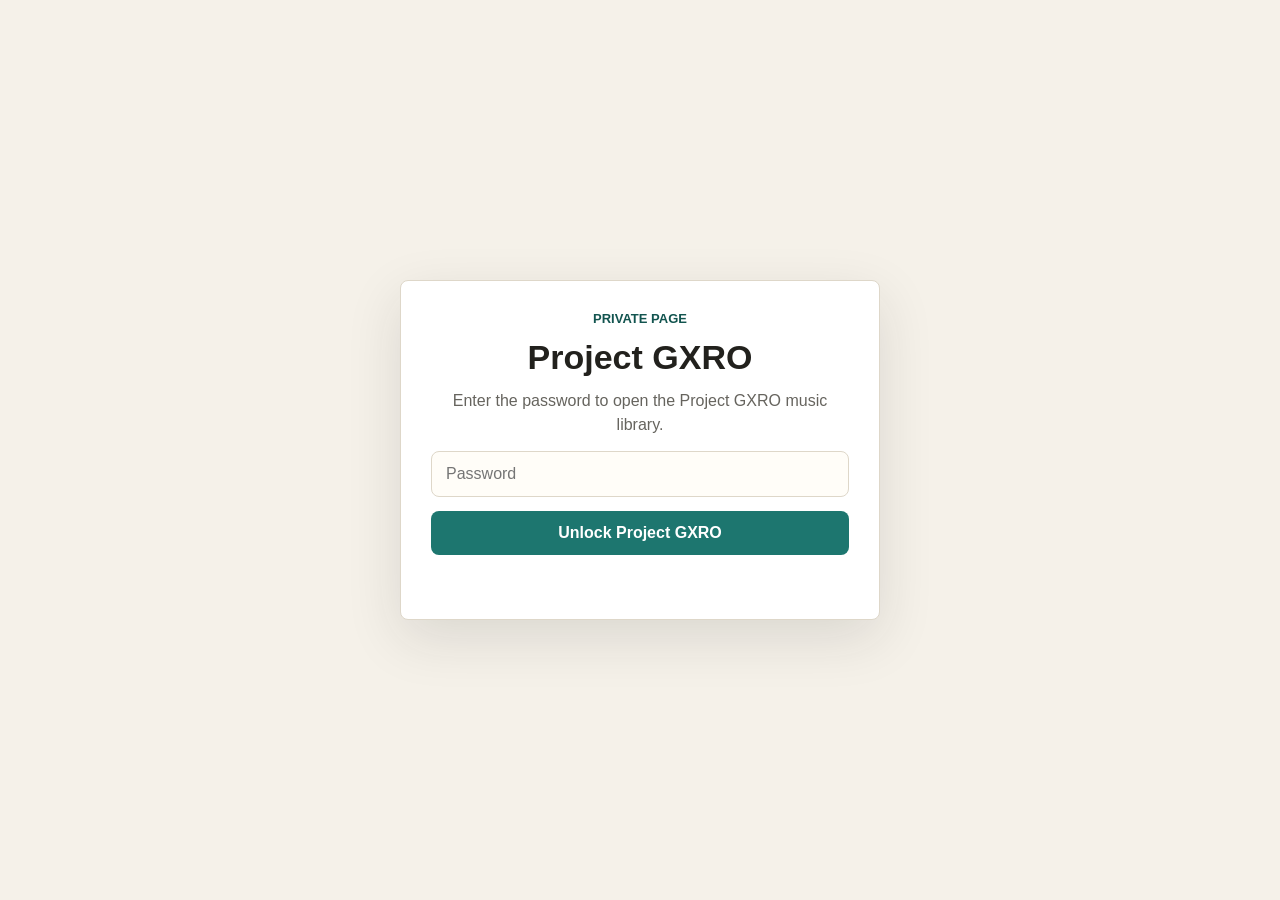
==== ProjectGXRO/index.html @ 61906a02 "Initial Arrosekai website" ====
<!DOCTYPE html>
<html lang="en">
<head>
  <meta charset="UTF-8">
  <meta name="viewport" content="width=device-width, initial-scale=1.0">
  <title>Project GXRO</title>
  <link rel="icon" type="image/png" href="../assets/favicon.png">
  <link rel="apple-touch-icon" href="../assets/favicon.png">
  <link rel="stylesheet" href="styles.css">
</head>
<body>
  <section class="password-screen" id="passwordScreen">
    <form class="password-card" id="passwordForm">
      <p class="eyebrow">Private Page</p>
      <h1>Project GXRO</h1>
      <p>Enter the password to open the Project GXRO music library.</p>
      <input class="password-input" id="passwordInput" type="password" placeholder="Password" autocomplete="current-password">
      <button class="button" type="submit">Unlock Project GXRO</button>
      <p class="password-error" id="passwordError" aria-live="polite"></p>
    </form>
  </section>

  <div class="app-shell locked" id="appShell">
    <header class="topbar">
      <div class="brand">
        <h1>Project GXRO</h1>
        <p class="subtitle">A secret website of my bs covers and parodies where I can get cancelled IRL.</p>
      </div>

      <nav class="tabs" aria-label="Project GXRO pages">
        <button class="tab-button active" type="button" data-tab="gxro-home">Project GXRO</button>
        <button class="tab-button" type="button" data-tab="add">Add MP3</button>
        <button class="tab-button" type="button" data-tab="library">Library</button>
      </nav>
    </header>

    <main class="main">
      <section class="tab-panel active" id="gxroHomePanel" data-panel="gxro-home">
        <div class="home-layout">
          <img class="home-cover" src="assets/buccees_gxro.JPG" onerror="this.src='assets/phonto.heic.png'" alt="Project GXRO cover image">
          <div class="home-copy">
            <p class="eyebrow">Project GXRO</p>
            <h2>ProjectGXRO</h2>
            <p>
              Welcome to my secret website of Project GXRO. This is the website where you can view all of my BS covers and parodies of different songs.
              Yes, I may have graduated with a B.S., I may seem smart on the outside, but look at this bs... No not my bachelors, but my actual bs that I made... Yeah im cooked...
            </p>
            <p>
              Listen to the new Project GXRO Songs today! From hot artists such as GXRO himself, AT&amp;T, Trippie O' myANKLS, NIG Chigga, OPH125, Bo'oh'o'wa'er, CWS, and many more to come.
            </p>
            <p>
              "Hey chat. Do you think were cooking? Or are we cooked? Yeahhh... I dont know" ~Lyrics from Arro Cooking Show - GXRO
            </p>
          </div>
        </div>
      </section>

      <section class="tab-panel" id="addPanel" data-panel="add">
        <div class="add-grid">
          <aside class="upload-panel">
            <label class="drop-zone" id="dropZone" for="fileInput">
              <span class="upload-icon">+</span>
              <span class="drop-title">Drop MP3 files here</span>
              <p class="drop-copy">You can also choose files from your computer. Everything stays on this device.</p>
              <span class="button">Choose MP3 Files</span>
            </label>
            <input id="fileInput" type="file" accept=".mp3,audio/mpeg" multiple>

            <div class="stats" aria-live="polite">
              <div class="stat">
                <span class="stat-value" id="trackCount">0</span>
                <span class="stat-label">Tracks</span>
              </div>
              <div class="stat">
                <span class="stat-value" id="totalSize">0 MB</span>
                <span class="stat-label">Total size</span>
              </div>
            </div>

            <p class="save-status" id="saveStatus">Saved songs will load again in this browser.</p>
          </aside>

          <section class="details-panel" id="detailsPanel" aria-label="Song details">
            <div class="details-empty">
              <strong>Select or add a song to edit details</strong>
              Rename it, add artist and album info, write a synopsis, add lyrics, and attach cover art.
            </div>
          </section>
        </div>
      </section>

      <section class="tab-panel" id="libraryPanel" data-panel="library">
        <div class="library-header">
          <input class="search" id="searchInput" type="search" placeholder="Search by song name, artist, or album">
          <button class="button clear" id="clearButton" type="button">Clear Library</button>
        </div>

        <section class="player" aria-label="Audio player">
          <div class="now-playing" id="nowPlaying">No track selected</div>
          <audio id="audioPlayer" controls></audio>
        </section>

        <section class="library" id="library" aria-live="polite">
          <div class="empty">
            <div>
              <strong>Your MP3 names will show here in order</strong>
              Add files from the Add MP3 tab.
            </div>
          </div>
        </section>
      </section>
    </main>
  </div>

  <script src="script.js"></script>
</body>
</html>
---- ProjectGXRO/styles.css ----
:root {
  color-scheme: light;
  --bg: #f5f1e9;
  --panel: #fffdf8;
  --panel-strong: #ffffff;
  --text: #22211d;
  --muted: #66645e;
  --line: #ded7c9;
  --accent: #1d766f;
  --accent-dark: #12544f;
  --accent-soft: #dcefeb;
  --ink: #262f36;
  --shadow: 0 18px 55px rgba(34, 33, 29, 0.12);
}

* {
  box-sizing: border-box;
}

body {
  margin: 0;
  min-height: 100vh;
  font-family: Arial, Helvetica, sans-serif;
  background: var(--bg);
  color: var(--text);
}

.app-shell {
  min-height: 100vh;
  display: grid;
  grid-template-rows: auto 1fr;
}

.app-shell.locked {
  display: none;
}

.password-screen {
  min-height: 100vh;
  display: grid;
  place-items: center;
  padding: 28px;
}

.password-screen.unlocked {
  display: none;
}

.password-card {
  width: min(100%, 480px);
  background: var(--panel-strong);
  border: 1px solid var(--line);
  border-radius: 8px;
  box-shadow: var(--shadow);
  padding: 30px;
  display: grid;
  gap: 14px;
  text-align: center;
}

.password-card p:not(.eyebrow) {
  color: var(--muted);
  line-height: 1.5;
}

.password-input {
  width: 100%;
  min-height: 46px;
  border: 1px solid var(--line);
  border-radius: 8px;
  background: var(--panel);
  color: var(--text);
  font: inherit;
  padding: 0 14px;
  outline: none;
}

.password-input:focus {
  border-color: var(--accent);
  box-shadow: 0 0 0 3px rgba(29, 118, 111, 0.16);
}

.password-error {
  min-height: 20px;
  color: #9a2d20;
  font-size: 13px;
  font-weight: 800;
}

.topbar {
  background: #ece4d4;
  border-bottom: 1px solid var(--line);
  padding: 22px 28px 16px;
  display: grid;
  grid-template-columns: minmax(0, 1fr) auto;
  gap: 20px;
  align-items: end;
}

.brand {
  display: grid;
  gap: 8px;
}

h1,
h2,
p {
  margin: 0;
}

h1 {
  font-size: 34px;
  line-height: 1.05;
  letter-spacing: 0;
}

.subtitle {
  color: var(--muted);
  line-height: 1.45;
  font-size: 15px;
}

.tabs {
  display: flex;
  gap: 8px;
  align-items: center;
  flex-wrap: wrap;
}

.tab-button,
.button {
  appearance: none;
  border: 0;
  border-radius: 8px;
  cursor: pointer;
  font: inherit;
  font-weight: 800;
  min-height: 44px;
  padding: 12px 16px;
  transition: background 140ms ease, color 140ms ease, transform 140ms ease;
}

.tab-button {
  background: var(--panel);
  color: var(--text);
  border: 1px solid var(--line);
}

.tab-button:hover,
.tab-button.active {
  background: var(--accent);
  border-color: var(--accent);
  color: white;
}

.button {
  background: var(--accent);
  color: white;
}

.button:hover {
  background: var(--accent-dark);
}

.button:active,
.tab-button:active {
  transform: translateY(1px);
}

.main {
  padding: 28px;
}

.tab-panel {
  display: none;
}

.tab-panel.active {
  display: block;
}

.welcome-layout {
  min-height: calc(100vh - 150px);
  display: grid;
  place-items: center;
  text-align: center;
}

.welcome-copy {
  max-width: 720px;
  display: grid;
  gap: 18px;
}

.welcome-copy h2 {
  font-size: 56px;
  line-height: 1;
  letter-spacing: 0;
}

.welcome-copy p:not(.eyebrow) {
  color: var(--muted);
  line-height: 1.65;
  font-size: 18px;
}

.welcome-copy .button {
  justify-self: center;
}

.home-layout {
  min-height: calc(100vh - 150px);
  display: grid;
  grid-template-columns: minmax(280px, 0.9fr) minmax(300px, 1.1fr);
  gap: 30px;
  align-items: center;
}

.home-cover {
  width: 100%;
  max-height: 640px;
  object-fit: cover;
  border-radius: 8px;
  box-shadow: var(--shadow);
  background: #ded7c9;
}

.home-copy {
  display: grid;
  gap: 16px;
  max-width: 680px;
}

.eyebrow {
  color: var(--accent-dark);
  font-size: 13px;
  font-weight: 900;
  text-transform: uppercase;
}

.home-copy h2 {
  font-size: 52px;
  line-height: 1;
  letter-spacing: 0;
}

.home-copy p:not(.eyebrow) {
  color: var(--muted);
  line-height: 1.65;
  font-size: 17px;
}

.add-grid {
  display: grid;
  grid-template-columns: 340px minmax(0, 1fr);
  gap: 20px;
  align-items: start;
}

.upload-panel,
.details-panel,
.player,
.library {
  background: var(--panel-strong);
  border: 1px solid var(--line);
  border-radius: 8px;
  box-shadow: var(--shadow);
}

.upload-panel,
.details-panel,
.player {
  padding: 18px;
}

.upload-panel {
  display: grid;
  gap: 16px;
}

.drop-zone {
  min-height: 230px;
  border: 2px dashed #9fb6aa;
  border-radius: 8px;
  background: var(--panel);
  display: flex;
  flex-direction: column;
  align-items: center;
  justify-content: center;
  text-align: center;
  gap: 14px;
  padding: 24px;
  transition: border-color 160ms ease, background 160ms ease, transform 160ms ease;
}

.drop-zone.dragging {
  border-color: var(--accent);
  background: var(--accent-soft);
  transform: translateY(-2px);
}

.upload-icon {
  width: 54px;
  height: 54px;
  display: grid;
  place-items: center;
  border-radius: 50%;
  background: var(--accent-soft);
  color: var(--accent-dark);
  font-size: 28px;
  font-weight: 700;
}

.drop-title {
  font-weight: 800;
  font-size: 18px;
}

.drop-copy {
  color: var(--muted);
  font-size: 14px;
  line-height: 1.45;
}

input[type="file"] {
  position: absolute;
  width: 1px;
  height: 1px;
  opacity: 0;
  pointer-events: none;
}

input[type="file"].cover-input {
  position: static;
  width: 100%;
  height: auto;
  opacity: 1;
  pointer-events: auto;
}

.stats {
  display: grid;
  grid-template-columns: 1fr 1fr;
  gap: 10px;
}

.stat {
  background: var(--panel);
  border: 1px solid var(--line);
  border-radius: 8px;
  padding: 14px;
}

.stat-value {
  display: block;
  font-size: 26px;
  font-weight: 900;
  line-height: 1;
}

.stat-label {
  display: block;
  margin-top: 6px;
  color: var(--muted);
  font-size: 13px;
}

.save-status {
  border: 1px solid var(--line);
  border-radius: 8px;
  background: var(--accent-soft);
  color: var(--accent-dark);
  font-size: 13px;
  font-weight: 800;
  line-height: 1.4;
  padding: 11px 12px;
}

.library-header {
  display: grid;
  grid-template-columns: minmax(0, 1fr) auto;
  gap: 12px;
  align-items: center;
  margin-bottom: 18px;
}

.search {
  min-height: 46px;
  width: 100%;
  border: 1px solid var(--line);
  border-radius: 8px;
  background: var(--panel-strong);
  color: var(--text);
  font: inherit;
  padding: 0 14px;
  outline: none;
}

.search:focus,
.text-field:focus,
.text-area:focus {
  border-color: var(--accent);
  box-shadow: 0 0 0 3px rgba(29, 118, 111, 0.16);
}

.clear {
  background: var(--ink);
}

.clear:hover {
  background: #11171b;
}

.player {
  margin-bottom: 18px;
  display: grid;
  gap: 12px;
}

.now-playing {
  min-height: 24px;
  font-weight: 800;
  overflow-wrap: anywhere;
}

audio {
  width: 100%;
}

.details-empty {
  min-height: 240px;
  display: grid;
  place-items: center;
  text-align: center;
  color: var(--muted);
  line-height: 1.45;
  padding: 24px;
}

.details-empty strong,
.empty strong {
  display: block;
  color: var(--text);
  margin-bottom: 8px;
  font-size: 18px;
}

.details-grid {
  display: grid;
  grid-template-columns: 220px minmax(0, 1fr);
  gap: 18px;
}

.cover-box {
  display: grid;
  gap: 12px;
  align-content: start;
}

.cover-preview {
  width: 100%;
  aspect-ratio: 1;
  border: 1px solid var(--line);
  border-radius: 8px;
  background: #ece4d4;
  display: grid;
  place-items: center;
  color: var(--muted);
  text-align: center;
  overflow: hidden;
}

.cover-preview img {
  width: 100%;
  height: 100%;
  object-fit: cover;
}

.details-form {
  display: grid;
  gap: 12px;
}

.form-row {
  display: grid;
  gap: 6px;
}

.form-row label,
.form-row span {
  font-size: 13px;
  font-weight: 800;
  color: var(--muted);
}

.text-field,
.text-area {
  width: 100%;
  border: 1px solid var(--line);
  border-radius: 8px;
  background: var(--panel);
  color: var(--text);
  font: inherit;
  padding: 11px 12px;
  outline: none;
}

.text-area {
  min-height: 86px;
  resize: vertical;
}

.lyrics-area {
  min-height: 150px;
}

.details-title {
  margin: 0;
  font-size: 22px;
  line-height: 1.2;
  overflow-wrap: anywhere;
}

.library {
  display: grid;
  gap: 10px;
  padding: 10px;
}

.song {
  min-height: 72px;
  background: var(--panel);
  border: 1px solid var(--line);
  border-radius: 8px;
  padding: 12px;
  display: grid;
  grid-template-columns: 44px minmax(0, 1fr) auto;
  gap: 12px;
  align-items: center;
  cursor: pointer;
}

.song:hover,
.song.active {
  border-color: var(--accent);
  background: #f7fffd;
}

.play-button {
  appearance: none;
  border: 0;
  width: 44px;
  height: 44px;
  border-radius: 50%;
  display: grid;
  place-items: center;
  background: var(--accent-soft);
  color: var(--accent-dark);
  font-weight: 900;
  flex: 0 0 auto;
  cursor: pointer;
  font: inherit;
  transition: background 140ms ease, color 140ms ease, transform 140ms ease;
}

.play-button:hover {
  background: var(--accent);
  color: white;
}

.play-button:active {
  transform: scale(0.96);
}

.song-name {
  font-weight: 900;
  overflow-wrap: anywhere;
}

.song-meta {
  margin-top: 4px;
  color: var(--muted);
  font-size: 13px;
}

.song-index {
  color: var(--muted);
  font-size: 13px;
  font-weight: 800;
  white-space: nowrap;
}

.empty {
  min-height: 240px;
  display: grid;
  place-items: center;
  text-align: center;
  padding: 32px;
  color: var(--muted);
}

@media (max-width: 900px) {
  .topbar,
  .home-layout,
  .add-grid {
    grid-template-columns: 1fr;
  }

  .tabs {
    width: 100%;
  }

  .tab-button {
    flex: 1 1 140px;
  }

  .home-layout {
    min-height: auto;
    align-items: start;
  }

  .home-cover {
    max-height: 520px;
  }

  .details-grid {
    grid-template-columns: 1fr;
  }

  .cover-preview {
    max-width: 280px;
  }
}

@media (max-width: 560px) {
  .topbar,
  .main {
    padding: 18px;
  }

  h1 {
    font-size: 30px;
  }

  .home-copy h2 {
    font-size: 38px;
  }

  .welcome-copy h2 {
    font-size: 40px;
  }

  .library-header,
  .stats {
    grid-template-columns: 1fr;
  }

  .song {
    grid-template-columns: 40px minmax(0, 1fr);
  }

  .song-index {
    grid-column: 2;
  }
}
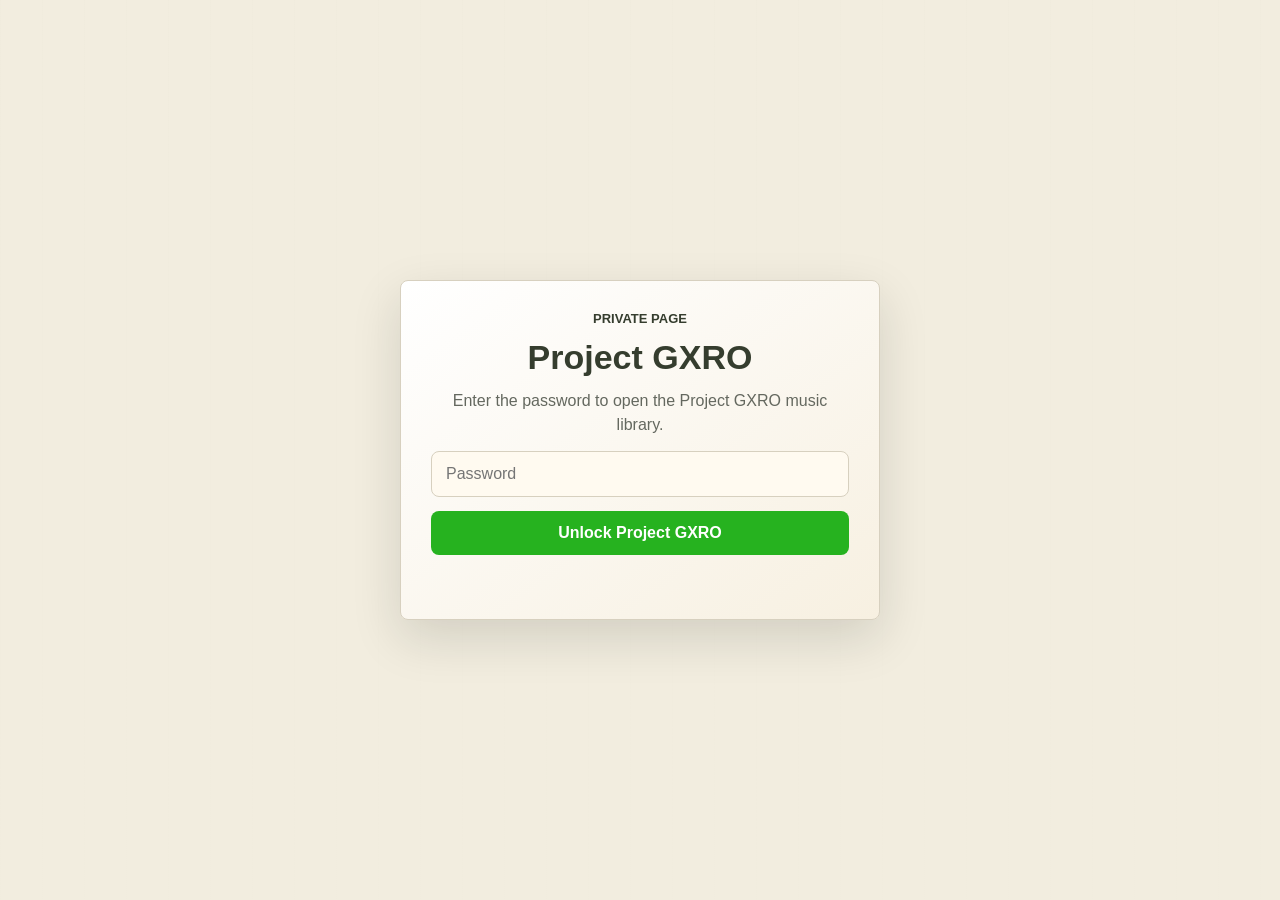
==== commit 99440f0b: "Add favicon to Project GXRO" ====
--- a/ProjectGXRO/index.html
+++ b/ProjectGXRO/index.html
@@ -4,8 +4,7 @@
   <meta charset="UTF-8">
   <meta name="viewport" content="width=device-width, initial-scale=1.0">
   <title>Project GXRO</title>
-  <link rel="icon" type="image/png" href="../assets/favicon.png">
-  <link rel="apple-touch-icon" href="../assets/favicon.png">
+  <link rel="icon" type="image/svg+xml" href="../assets/favicon.svg?v=3">
   <link rel="stylesheet" href="styles.css">
 </head>
 <body>
@@ -37,7 +36,7 @@
     <main class="main">
       <section class="tab-panel active" id="gxroHomePanel" data-panel="gxro-home">
         <div class="home-layout">
-          <img class="home-cover" src="assets/buccees_gxro.JPG" onerror="this.src='assets/phonto.heic.png'" alt="Project GXRO cover image">
+          <img class="home-cover" src="assets/buccees_gxro.jpeg" onerror="this.src='assets/phonto.heic.png'" alt="Project GXRO cover image">
           <div class="home-copy">
             <p class="eyebrow">Project GXRO</p>
             <h2>ProjectGXRO</h2>
--- a/ProjectGXRO/styles.css
+++ b/ProjectGXRO/styles.css
@@ -1,16 +1,19 @@
 :root {
   color-scheme: light;
-  --bg: #f5f1e9;
-  --panel: #fffdf8;
+  --bg: #f2eddf;
+  --panel: #fffaf0;
   --panel-strong: #ffffff;
-  --text: #22211d;
-  --muted: #66645e;
-  --line: #ded7c9;
-  --accent: #1d766f;
-  --accent-dark: #12544f;
-  --accent-soft: #dcefeb;
-  --ink: #262f36;
-  --shadow: 0 18px 55px rgba(34, 33, 29, 0.12);
+  --panel-soft: #f7f0e1;
+  --text: #171916;
+  --muted: #64685f;
+  --line: #d7d0bf;
+  --accent: #26b21f;
+  --accent-dark: #353d2e;
+  --accent-soft: #e4ead8;
+  --ink: #171916;
+  --cream: #fff8e8;
+  --gray: #7d8279;
+  --shadow: 0 18px 50px rgba(23, 25, 22, 0.14);
 }
 
 * {
@@ -21,7 +24,10 @@
   margin: 0;
   min-height: 100vh;
   font-family: Arial, Helvetica, sans-serif;
-  background: var(--bg);
+  background:
+    linear-gradient(rgba(242, 237, 223, 0.86), rgba(242, 237, 223, 0.94)),
+    repeating-linear-gradient(90deg, rgba(63, 81, 49, 0.05) 0 1px, transparent 1px 42px),
+    var(--bg);
   color: var(--text);
 }
 
@@ -48,7 +54,7 @@
 
 .password-card {
   width: min(100%, 480px);
-  background: var(--panel-strong);
+  background: linear-gradient(145deg, var(--panel-strong), var(--panel-soft));
   border: 1px solid var(--line);
   border-radius: 8px;
   box-shadow: var(--shadow);
@@ -88,13 +94,14 @@
 }
 
 .topbar {
-  background: #ece4d4;
+  background: rgba(255, 250, 240, 0.92);
   border-bottom: 1px solid var(--line);
   padding: 22px 28px 16px;
   display: grid;
   grid-template-columns: minmax(0, 1fr) auto;
   gap: 20px;
   align-items: end;
+  backdrop-filter: blur(14px);
 }
 
 .brand {
@@ -112,6 +119,7 @@
   font-size: 34px;
   line-height: 1.05;
   letter-spacing: 0;
+  color: var(--accent-dark);
 }
 
 .subtitle {
@@ -141,7 +149,7 @@
 }
 
 .tab-button {
-  background: var(--panel);
+  background: var(--cream);
   color: var(--text);
   border: 1px solid var(--line);
 }
@@ -223,6 +231,7 @@
   border-radius: 8px;
   box-shadow: var(--shadow);
   background: #ded7c9;
+  border: 1px solid var(--line);
 }
 
 .home-copy {
@@ -242,6 +251,7 @@
   font-size: 52px;
   line-height: 1;
   letter-spacing: 0;
+  color: var(--accent-dark);
 }
 
 .home-copy p:not(.eyebrow) {
@@ -261,7 +271,7 @@
 .details-panel,
 .player,
 .library {
-  background: var(--panel-strong);
+  background: rgba(255, 250, 240, 0.96);
   border: 1px solid var(--line);
   border-radius: 8px;
   box-shadow: var(--shadow);
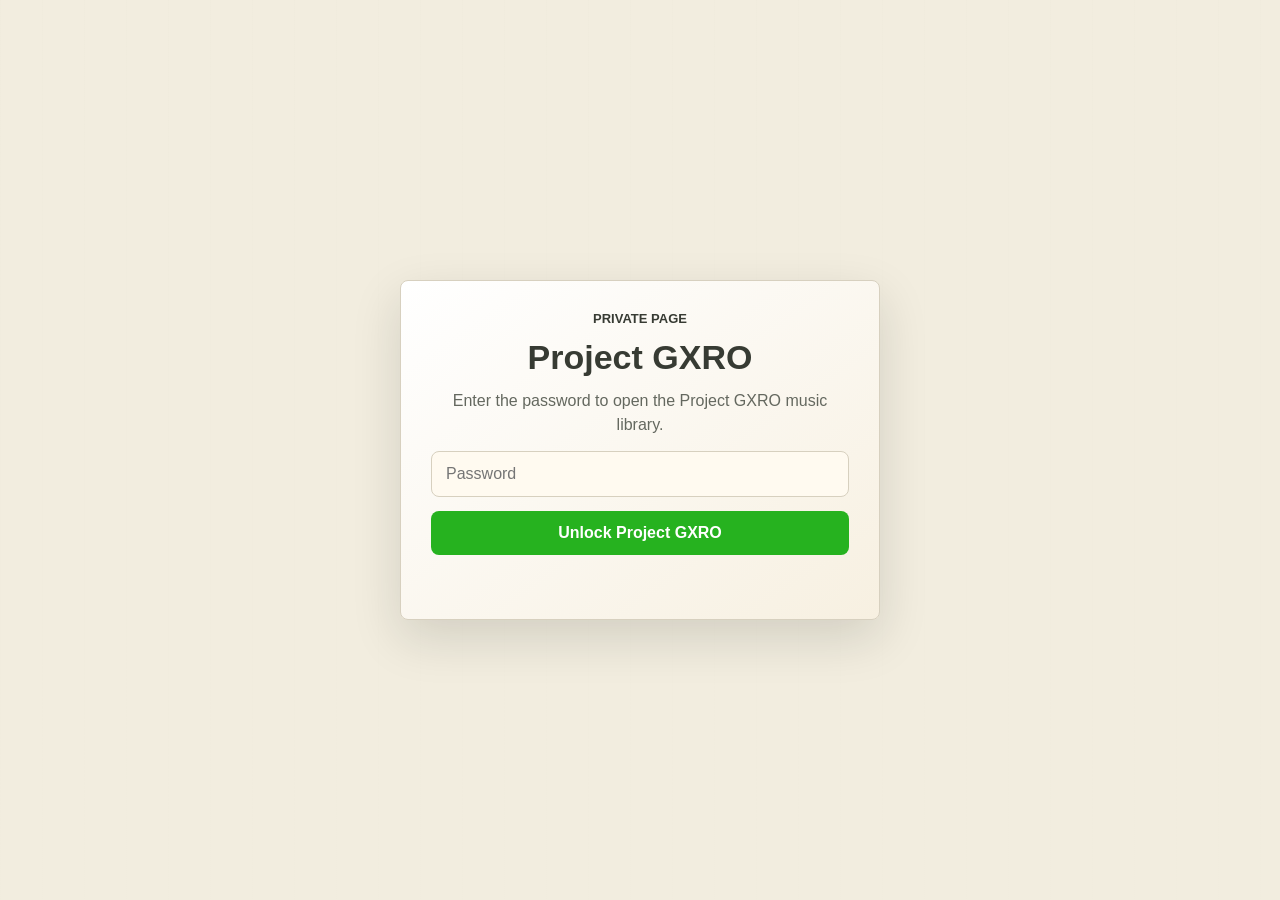
==== commit 91c1025d: "Add home link to Project GXRO" ====
--- a/ProjectGXRO/index.html
+++ b/ProjectGXRO/index.html
@@ -27,6 +27,7 @@
       </div>
 
       <nav class="tabs" aria-label="Project GXRO pages">
+        <a class="tab-link" href="../index.html">Arro-Sekai Home</a>
         <button class="tab-button active" type="button" data-tab="gxro-home">Project GXRO</button>
         <button class="tab-button" type="button" data-tab="add">Add MP3</button>
         <button class="tab-button" type="button" data-tab="library">Library</button>
--- a/ProjectGXRO/styles.css
+++ b/ProjectGXRO/styles.css
@@ -8,7 +8,7 @@
   --muted: #64685f;
   --line: #d7d0bf;
   --accent: #26b21f;
-  --accent-dark: #353d2e;
+  --accent-dark: #373b33;
   --accent-soft: #e4ead8;
   --ink: #171916;
   --cream: #fff8e8;
@@ -135,6 +135,7 @@
   flex-wrap: wrap;
 }
 
+.tab-link,
 .tab-button,
 .button {
   appearance: none;
@@ -146,6 +147,19 @@
   min-height: 44px;
   padding: 12px 16px;
   transition: background 140ms ease, color 140ms ease, transform 140ms ease;
+}
+
+.tab-link {
+  background: var(--ink);
+  color: white;
+  text-decoration: none;
+  display: inline-flex;
+  align-items: center;
+  justify-content: center;
+}
+
+.tab-link:hover {
+  background: var(--accent-dark);
 }
 
 .tab-button {
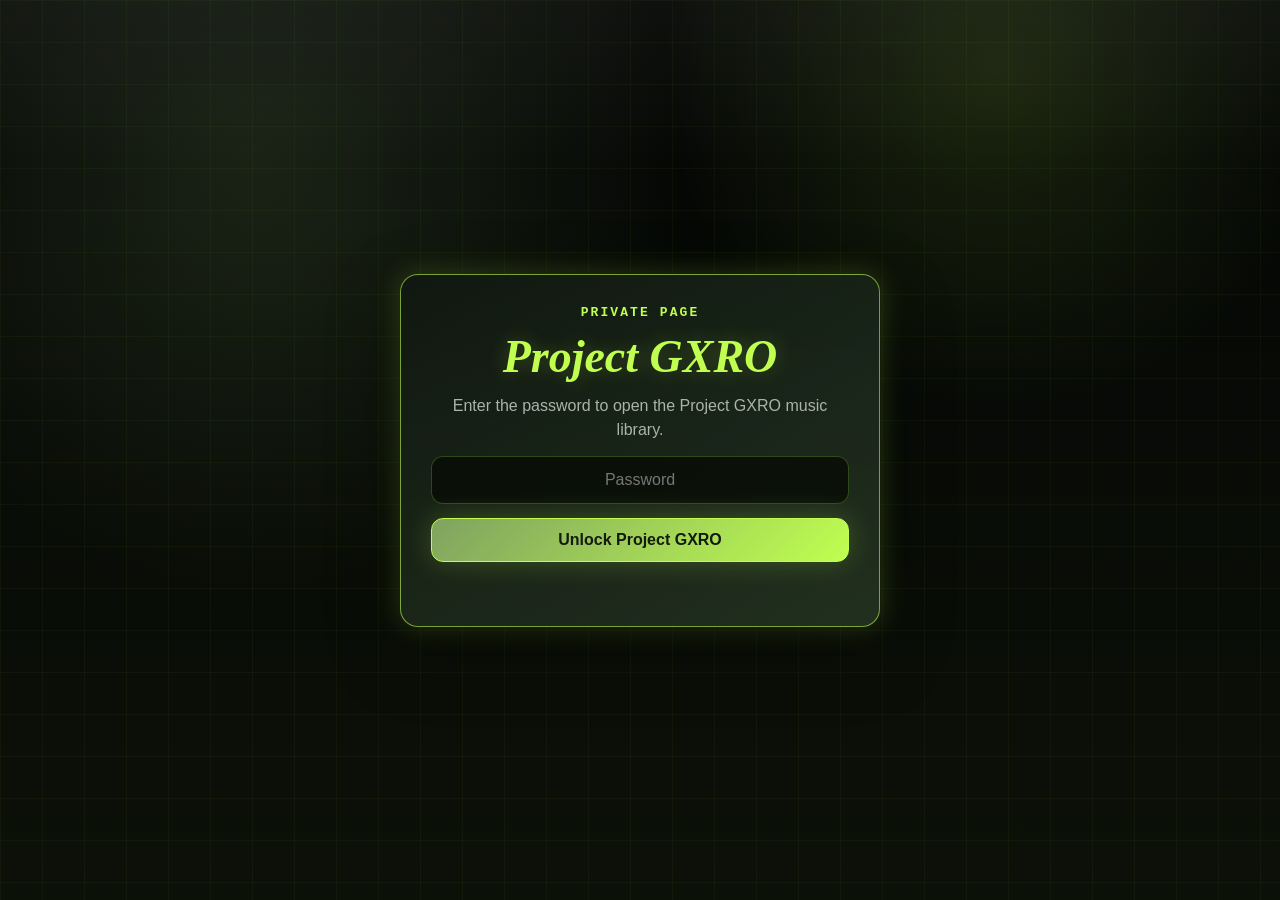
==== commit fcc7542c: "Update Arro-Sekai tabs and Project GXRO theme" ====
--- a/ProjectGXRO/index.html
+++ b/ProjectGXRO/index.html
@@ -5,7 +5,7 @@
   <meta name="viewport" content="width=device-width, initial-scale=1.0">
   <title>Project GXRO</title>
   <link rel="icon" type="image/svg+xml" href="../assets/favicon.svg?v=3">
-  <link rel="stylesheet" href="styles.css">
+  <link rel="stylesheet" href="styles.css?v=7">
 </head>
 <body>
   <section class="password-screen" id="passwordScreen">
@@ -112,6 +112,6 @@
     </main>
   </div>
 
-  <script src="script.js"></script>
+  <script src="script.js?v=7"></script>
 </body>
 </html>
--- a/ProjectGXRO/styles.css
+++ b/ProjectGXRO/styles.css
@@ -1,19 +1,22 @@
 :root {
-  color-scheme: light;
-  --bg: #f2eddf;
-  --panel: #fffaf0;
-  --panel-strong: #ffffff;
-  --panel-soft: #f7f0e1;
-  --text: #171916;
-  --muted: #64685f;
-  --line: #d7d0bf;
-  --accent: #26b21f;
-  --accent-dark: #373b33;
-  --accent-soft: #e4ead8;
-  --ink: #171916;
-  --cream: #fff8e8;
-  --gray: #7d8279;
-  --shadow: 0 18px 50px rgba(23, 25, 22, 0.14);
+  color-scheme: dark;
+  --bg: #050705;
+  --bg-soft: #0b100b;
+  --panel: rgba(15, 22, 16, 0.9);
+  --panel-strong: rgba(20, 30, 21, 0.96);
+  --panel-soft: rgba(29, 42, 29, 0.82);
+  --text: #f3f7f0;
+  --muted: #a9b4a5;
+  --line: rgba(154, 255, 77, 0.24);
+  --line-strong: rgba(191, 255, 79, 0.58);
+  --matcha: #7ea05f;
+  --neon: #bfff4f;
+  --neon-strong: #d8ff7a;
+  --gray: #6f7a6e;
+  --black: #050705;
+  --danger: #ff6b6b;
+  --shadow: 0 24px 70px rgba(0, 0, 0, 0.42);
+  --glow: 0 0 28px rgba(191, 255, 79, 0.22);
 }
 
 * {
@@ -25,88 +28,22 @@
   min-height: 100vh;
   font-family: Arial, Helvetica, sans-serif;
   background:
-    linear-gradient(rgba(242, 237, 223, 0.86), rgba(242, 237, 223, 0.94)),
-    repeating-linear-gradient(90deg, rgba(63, 81, 49, 0.05) 0 1px, transparent 1px 42px),
+    radial-gradient(circle at 20% 18%, rgba(126, 160, 95, 0.18), transparent 34%),
+    radial-gradient(circle at 78% 8%, rgba(191, 255, 79, 0.12), transparent 26%),
+    linear-gradient(rgba(191, 255, 79, 0.035) 1px, transparent 1px),
+    linear-gradient(90deg, rgba(191, 255, 79, 0.035) 1px, transparent 1px),
     var(--bg);
+  background-size: auto, auto, 42px 42px, 42px 42px, auto;
   color: var(--text);
 }
 
-.app-shell {
-  min-height: 100vh;
-  display: grid;
-  grid-template-rows: auto 1fr;
-}
-
-.app-shell.locked {
-  display: none;
-}
-
-.password-screen {
-  min-height: 100vh;
-  display: grid;
-  place-items: center;
-  padding: 28px;
-}
-
-.password-screen.unlocked {
-  display: none;
-}
-
-.password-card {
-  width: min(100%, 480px);
-  background: linear-gradient(145deg, var(--panel-strong), var(--panel-soft));
-  border: 1px solid var(--line);
-  border-radius: 8px;
-  box-shadow: var(--shadow);
-  padding: 30px;
-  display: grid;
-  gap: 14px;
-  text-align: center;
-}
-
-.password-card p:not(.eyebrow) {
-  color: var(--muted);
-  line-height: 1.5;
-}
-
-.password-input {
-  width: 100%;
-  min-height: 46px;
-  border: 1px solid var(--line);
-  border-radius: 8px;
-  background: var(--panel);
-  color: var(--text);
-  font: inherit;
-  padding: 0 14px;
-  outline: none;
-}
-
-.password-input:focus {
-  border-color: var(--accent);
-  box-shadow: 0 0 0 3px rgba(29, 118, 111, 0.16);
-}
-
-.password-error {
-  min-height: 20px;
-  color: #9a2d20;
-  font-size: 13px;
-  font-weight: 800;
-}
-
-.topbar {
-  background: rgba(255, 250, 240, 0.92);
-  border-bottom: 1px solid var(--line);
-  padding: 22px 28px 16px;
-  display: grid;
-  grid-template-columns: minmax(0, 1fr) auto;
-  gap: 20px;
-  align-items: end;
-  backdrop-filter: blur(14px);
-}
-
-.brand {
-  display: grid;
-  gap: 8px;
+body::before {
+  content: "";
+  position: fixed;
+  inset: 0;
+  pointer-events: none;
+  background: linear-gradient(180deg, rgba(255, 255, 255, 0.04), transparent 18%, rgba(191, 255, 79, 0.04));
+  mix-blend-mode: screen;
 }
 
 h1,
@@ -115,11 +52,113 @@
   margin: 0;
 }
 
+.app-shell {
+  min-height: 100vh;
+  display: grid;
+  grid-template-rows: auto 1fr;
+}
+
+.app-shell.locked {
+  display: none;
+}
+
+.password-screen {
+  min-height: 100vh;
+  display: grid;
+  place-items: center;
+  padding: 28px;
+}
+
+.password-screen.unlocked {
+  display: none;
+}
+
+.password-card {
+  width: min(100%, 480px);
+  border: 1px solid var(--line-strong);
+  border-radius: 18px;
+  background:
+    linear-gradient(145deg, rgba(15, 22, 16, 0.96), rgba(32, 47, 32, 0.84)),
+    var(--panel);
+  box-shadow: var(--shadow), var(--glow);
+  padding: 30px;
+  display: grid;
+  gap: 14px;
+  text-align: center;
+}
+
+.password-card h1 {
+  color: var(--neon);
+  font-family: Georgia, "Times New Roman", serif;
+  font-size: 46px;
+  font-style: italic;
+  line-height: 1;
+  text-shadow: 0 0 20px rgba(191, 255, 79, 0.24);
+}
+
+.password-card p:not(.eyebrow) {
+  color: var(--muted);
+  line-height: 1.5;
+}
+
+.password-input,
+.search,
+.text-field,
+.text-area {
+  width: 100%;
+  border: 1px solid var(--line);
+  border-radius: 12px;
+  background: rgba(5, 7, 5, 0.78);
+  color: var(--text);
+  font: inherit;
+  outline: none;
+}
+
+.password-input {
+  min-height: 48px;
+  padding: 0 14px;
+  text-align: center;
+}
+
+.password-input:focus,
+.search:focus,
+.text-field:focus,
+.text-area:focus {
+  border-color: var(--neon);
+  box-shadow: 0 0 0 3px rgba(191, 255, 79, 0.14), var(--glow);
+}
+
+.password-error {
+  min-height: 20px;
+  color: var(--danger);
+  font-size: 13px;
+  font-weight: 900;
+}
+
+.topbar {
+  position: sticky;
+  top: 0;
+  z-index: 10;
+  background: rgba(5, 7, 5, 0.86);
+  border-bottom: 1px solid var(--line);
+  padding: 22px 28px 16px;
+  display: grid;
+  grid-template-columns: minmax(0, 1fr) auto;
+  gap: 20px;
+  align-items: end;
+  backdrop-filter: blur(18px);
+}
+
+.brand {
+  display: grid;
+  gap: 8px;
+}
+
 h1 {
+  color: var(--neon);
   font-size: 34px;
   line-height: 1.05;
   letter-spacing: 0;
-  color: var(--accent-dark);
 }
 
 .subtitle {
@@ -139,49 +178,46 @@
 .tab-button,
 .button {
   appearance: none;
-  border: 0;
-  border-radius: 8px;
+  min-height: 44px;
+  border: 1px solid var(--line);
+  border-radius: 12px;
   cursor: pointer;
   font: inherit;
-  font-weight: 800;
-  min-height: 44px;
+  font-weight: 900;
   padding: 12px 16px;
-  transition: background 140ms ease, color 140ms ease, transform 140ms ease;
-}
-
-.tab-link {
-  background: var(--ink);
-  color: white;
   text-decoration: none;
   display: inline-flex;
   align-items: center;
   justify-content: center;
+  transition: background 140ms ease, color 140ms ease, transform 140ms ease, box-shadow 140ms ease, border-color 140ms ease;
+}
+
+.tab-link {
+  background: rgba(255, 255, 255, 0.06);
+  color: var(--text);
 }
 
 .tab-link:hover {
-  background: var(--accent-dark);
+  border-color: var(--neon);
+  box-shadow: var(--glow);
 }
 
 .tab-button {
-  background: var(--cream);
-  color: var(--text);
-  border: 1px solid var(--line);
+  background: rgba(15, 22, 16, 0.82);
+  color: var(--muted);
 }
 
 .tab-button:hover,
-.tab-button.active {
-  background: var(--accent);
-  border-color: var(--accent);
-  color: white;
-}
-
+.tab-button.active,
 .button {
-  background: var(--accent);
-  color: white;
+  background: linear-gradient(135deg, var(--matcha), var(--neon));
+  border-color: var(--neon);
+  color: #10160d;
+  box-shadow: var(--glow);
 }
 
 .button:hover {
-  background: var(--accent-dark);
+  filter: brightness(1.08);
 }
 
 .button:active,
@@ -199,35 +235,6 @@
 
 .tab-panel.active {
   display: block;
-}
-
-.welcome-layout {
-  min-height: calc(100vh - 150px);
-  display: grid;
-  place-items: center;
-  text-align: center;
-}
-
-.welcome-copy {
-  max-width: 720px;
-  display: grid;
-  gap: 18px;
-}
-
-.welcome-copy h2 {
-  font-size: 56px;
-  line-height: 1;
-  letter-spacing: 0;
-}
-
-.welcome-copy p:not(.eyebrow) {
-  color: var(--muted);
-  line-height: 1.65;
-  font-size: 18px;
-}
-
-.welcome-copy .button {
-  justify-self: center;
 }
 
 .home-layout {
@@ -242,30 +249,35 @@
   width: 100%;
   max-height: 640px;
   object-fit: cover;
-  border-radius: 8px;
-  box-shadow: var(--shadow);
-  background: #ded7c9;
-  border: 1px solid var(--line);
+  border: 1px solid var(--line-strong);
+  border-radius: 18px;
+  background: var(--bg-soft);
+  box-shadow: var(--shadow), var(--glow);
 }
 
 .home-copy {
+  max-width: 680px;
   display: grid;
   gap: 16px;
-  max-width: 680px;
 }
 
 .eyebrow {
-  color: var(--accent-dark);
+  color: var(--neon);
+  font-family: "Courier New", monospace;
   font-size: 13px;
   font-weight: 900;
+  letter-spacing: 0.16em;
   text-transform: uppercase;
 }
 
 .home-copy h2 {
+  color: var(--neon);
+  font-family: Georgia, "Times New Roman", serif;
   font-size: 52px;
+  font-style: italic;
   line-height: 1;
   letter-spacing: 0;
-  color: var(--accent-dark);
+  text-shadow: 0 0 20px rgba(191, 255, 79, 0.18);
 }
 
 .home-copy p:not(.eyebrow) {
@@ -285,9 +297,9 @@
 .details-panel,
 .player,
 .library {
-  background: rgba(255, 250, 240, 0.96);
   border: 1px solid var(--line);
-  border-radius: 8px;
+  border-radius: 18px;
+  background: var(--panel);
   box-shadow: var(--shadow);
 }
 
@@ -304,9 +316,11 @@
 
 .drop-zone {
   min-height: 230px;
-  border: 2px dashed #9fb6aa;
-  border-radius: 8px;
-  background: var(--panel);
+  border: 2px dashed rgba(191, 255, 79, 0.42);
+  border-radius: 18px;
+  background:
+    linear-gradient(135deg, rgba(191, 255, 79, 0.07), rgba(126, 160, 95, 0.05)),
+    rgba(5, 7, 5, 0.62);
   display: flex;
   flex-direction: column;
   align-items: center;
@@ -314,29 +328,31 @@
   text-align: center;
   gap: 14px;
   padding: 24px;
-  transition: border-color 160ms ease, background 160ms ease, transform 160ms ease;
+  transition: border-color 160ms ease, background 160ms ease, transform 160ms ease, box-shadow 160ms ease;
 }
 
 .drop-zone.dragging {
-  border-color: var(--accent);
-  background: var(--accent-soft);
+  border-color: var(--neon);
+  background: rgba(191, 255, 79, 0.12);
+  box-shadow: var(--glow);
   transform: translateY(-2px);
 }
 
 .upload-icon {
   width: 54px;
   height: 54px;
+  border-radius: 50%;
+  background: rgba(191, 255, 79, 0.14);
+  color: var(--neon);
+  font-size: 28px;
+  font-weight: 900;
   display: grid;
   place-items: center;
-  border-radius: 50%;
-  background: var(--accent-soft);
-  color: var(--accent-dark);
-  font-size: 28px;
-  font-weight: 700;
 }
 
 .drop-title {
-  font-weight: 800;
+  color: var(--text);
+  font-weight: 900;
   font-size: 18px;
 }
 
@@ -360,6 +376,7 @@
   height: auto;
   opacity: 1;
   pointer-events: auto;
+  color: var(--muted);
 }
 
 .stats {
@@ -369,14 +386,15 @@
 }
 
 .stat {
-  background: var(--panel);
   border: 1px solid var(--line);
-  border-radius: 8px;
+  border-radius: 14px;
+  background: rgba(5, 7, 5, 0.58);
   padding: 14px;
 }
 
 .stat-value {
   display: block;
+  color: var(--neon);
   font-size: 26px;
   font-weight: 900;
   line-height: 1;
@@ -389,13 +407,14 @@
   font-size: 13px;
 }
 
-.save-status {
+.save-status,
+.public-note {
   border: 1px solid var(--line);
-  border-radius: 8px;
-  background: var(--accent-soft);
-  color: var(--accent-dark);
+  border-radius: 14px;
+  background: rgba(191, 255, 79, 0.1);
+  color: var(--neon);
   font-size: 13px;
-  font-weight: 800;
+  font-weight: 900;
   line-height: 1.4;
   padding: 11px 12px;
 }
@@ -410,29 +429,18 @@
 
 .search {
   min-height: 46px;
-  width: 100%;
-  border: 1px solid var(--line);
-  border-radius: 8px;
-  background: var(--panel-strong);
+  padding: 0 14px;
+}
+
+.clear {
+  background: rgba(255, 255, 255, 0.06);
   color: var(--text);
-  font: inherit;
-  padding: 0 14px;
-  outline: none;
-}
-
-.search:focus,
-.text-field:focus,
-.text-area:focus {
-  border-color: var(--accent);
-  box-shadow: 0 0 0 3px rgba(29, 118, 111, 0.16);
-}
-
-.clear {
-  background: var(--ink);
 }
 
 .clear:hover {
-  background: #11171b;
+  background: rgba(255, 107, 107, 0.18);
+  border-color: rgba(255, 107, 107, 0.55);
+  color: var(--text);
 }
 
 .player {
@@ -443,15 +451,18 @@
 
 .now-playing {
   min-height: 24px;
-  font-weight: 800;
+  color: var(--neon);
+  font-weight: 900;
   overflow-wrap: anywhere;
 }
 
 audio {
   width: 100%;
-}
-
-.details-empty {
+  accent-color: var(--neon);
+}
+
+.details-empty,
+.empty {
   min-height: 240px;
   display: grid;
   place-items: center;
@@ -485,13 +496,13 @@
   width: 100%;
   aspect-ratio: 1;
   border: 1px solid var(--line);
-  border-radius: 8px;
-  background: #ece4d4;
-  display: grid;
-  place-items: center;
+  border-radius: 18px;
+  background: rgba(5, 7, 5, 0.78);
   color: var(--muted);
   text-align: center;
   overflow: hidden;
+  display: grid;
+  place-items: center;
 }
 
 .cover-preview img {
@@ -512,21 +523,14 @@
 
 .form-row label,
 .form-row span {
+  color: var(--muted);
   font-size: 13px;
-  font-weight: 800;
-  color: var(--muted);
+  font-weight: 900;
 }
 
 .text-field,
 .text-area {
-  width: 100%;
-  border: 1px solid var(--line);
-  border-radius: 8px;
-  background: var(--panel);
-  color: var(--text);
-  font: inherit;
   padding: 11px 12px;
-  outline: none;
 }
 
 .text-area {
@@ -540,6 +544,7 @@
 
 .details-title {
   margin: 0;
+  color: var(--neon);
   font-size: 22px;
   line-height: 1.2;
   overflow-wrap: anywhere;
@@ -547,18 +552,20 @@
 
 .library {
   display: grid;
-  gap: 10px;
-  padding: 10px;
+  gap: 12px;
+  padding: 12px;
 }
 
 .song {
-  min-height: 72px;
-  background: var(--panel);
+  min-height: 86px;
   border: 1px solid var(--line);
-  border-radius: 8px;
+  border-radius: 18px;
+  background:
+    linear-gradient(135deg, rgba(191, 255, 79, 0.06), rgba(255, 255, 255, 0.02)),
+    rgba(8, 12, 8, 0.88);
   padding: 12px;
   display: grid;
-  grid-template-columns: 44px minmax(0, 1fr) auto;
+  grid-template-columns: 64px 44px minmax(0, 1fr) auto;
   gap: 12px;
   align-items: center;
   cursor: pointer;
@@ -566,30 +573,51 @@
 
 .song:hover,
 .song.active {
-  border-color: var(--accent);
-  background: #f7fffd;
+  border-color: var(--neon);
+  box-shadow: var(--glow);
+}
+
+.song-cover-thumb {
+  width: 64px;
+  height: 64px;
+  border: 1px solid var(--line);
+  border-radius: 14px;
+  background:
+    radial-gradient(circle, rgba(191, 255, 79, 0.22), transparent 58%),
+    rgba(5, 7, 5, 0.9);
+  color: var(--neon);
+  font-size: 24px;
+  font-weight: 900;
+  overflow: hidden;
+  display: grid;
+  place-items: center;
+}
+
+.song-cover-thumb img {
+  width: 100%;
+  height: 100%;
+  object-fit: cover;
 }
 
 .play-button {
   appearance: none;
-  border: 0;
   width: 44px;
   height: 44px;
+  border: 0;
   border-radius: 50%;
-  display: grid;
-  place-items: center;
-  background: var(--accent-soft);
-  color: var(--accent-dark);
-  font-weight: 900;
-  flex: 0 0 auto;
+  background: rgba(191, 255, 79, 0.14);
+  color: var(--neon);
   cursor: pointer;
   font: inherit;
+  font-weight: 900;
+  display: grid;
+  place-items: center;
   transition: background 140ms ease, color 140ms ease, transform 140ms ease;
 }
 
 .play-button:hover {
-  background: var(--accent);
-  color: white;
+  background: var(--neon);
+  color: var(--black);
 }
 
 .play-button:active {
@@ -597,6 +625,7 @@
 }
 
 .song-name {
+  color: var(--text);
   font-weight: 900;
   overflow-wrap: anywhere;
 }
@@ -608,19 +637,11 @@
 }
 
 .song-index {
-  color: var(--muted);
+  color: var(--neon);
+  font-family: "Courier New", monospace;
   font-size: 13px;
-  font-weight: 800;
+  font-weight: 900;
   white-space: nowrap;
-}
-
-.empty {
-  min-height: 240px;
-  display: grid;
-  place-items: center;
-  text-align: center;
-  padding: 32px;
-  color: var(--muted);
 }
 
 @media (max-width: 900px) {
@@ -634,7 +655,8 @@
     width: 100%;
   }
 
-  .tab-button {
+  .tab-button,
+  .tab-link {
     flex: 1 1 140px;
   }
 
@@ -670,17 +692,22 @@
     font-size: 38px;
   }
 
-  .welcome-copy h2 {
-    font-size: 40px;
-  }
-
   .library-header,
   .stats {
     grid-template-columns: 1fr;
   }
 
   .song {
-    grid-template-columns: 40px minmax(0, 1fr);
+    grid-template-columns: 54px minmax(0, 1fr);
+  }
+
+  .song-cover-thumb {
+    width: 54px;
+    height: 54px;
+  }
+
+  .play-button {
+    grid-column: 1;
   }
 
   .song-index {
